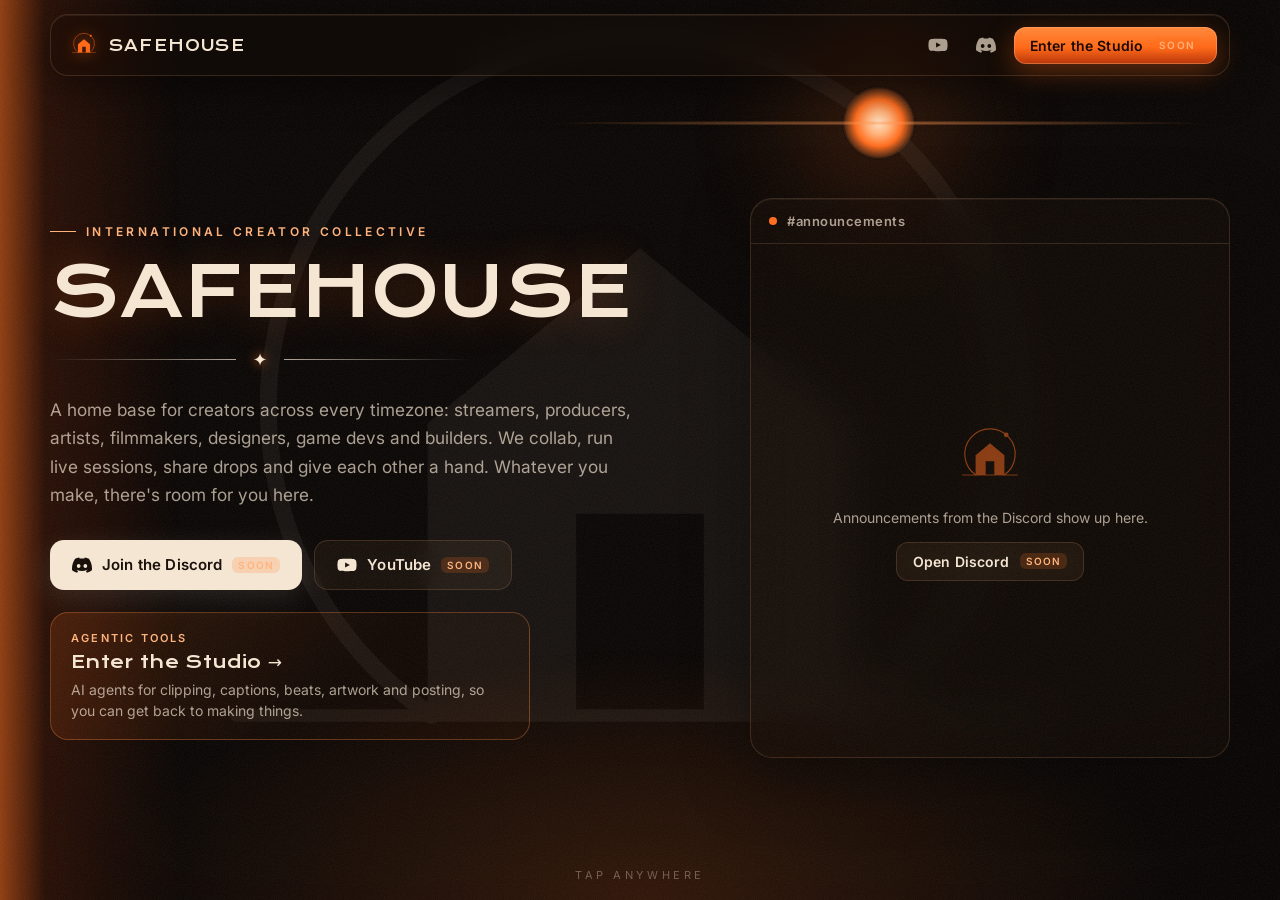
==== web/index.html @ 0b704d64 "Add Safehouse landing page, brand assets and Live Clipper spec - web/: hero-only landing page with g" ====
<!doctype html>
<html lang="en">
<head>
  <meta charset="utf-8">
  <meta name="viewport" content="width=device-width, initial-scale=1, viewport-fit=cover">
  <title>Safehouse — International Creator Collective</title>
  <meta name="description" content="Safehouse is an international creator collective for streamers, musicians, artists, filmmakers and builders. Find your people, ship your work.">
  <meta name="theme-color" content="#070403">
  <meta property="og:title" content="Safehouse">
  <meta property="og:description" content="An international home for creators. Stream, make music, art, film, games and tech together.">
  <meta property="og:image" content="assets/safehouse-logo.png">
  <meta name="twitter:card" content="summary_large_image">
  <link rel="icon" href="assets/favicon.svg" type="image/svg+xml">
  <link rel="preconnect" href="https://fonts.googleapis.com">
  <link rel="preconnect" href="https://fonts.gstatic.com" crossorigin>
  <link href="https://fonts.googleapis.com/css2?family=Krona+One&family=Inter:wght@400;500;600&display=swap" rel="stylesheet">
  <link rel="stylesheet" href="styles.css">
</head>
<body>
  <canvas id="waves" aria-hidden="true"></canvas>
  <div class="grain" aria-hidden="true"></div>
  <div class="edge-glow" aria-hidden="true"></div>

  <header class="glass-header">
    <a class="brand" href="#" aria-label="Safehouse home">
      <svg class="brand-mark" viewBox="0 0 200 200" aria-hidden="true"><use href="#emblem"/></svg>
      <span class="brand-word">SAFEHOUSE</span>
    </a>
    <nav class="header-actions">
      <a class="icon-btn" data-link="youtubeUrl" href="#" aria-label="YouTube">
        <svg viewBox="0 0 24 24" aria-hidden="true"><use href="#ico-youtube"/></svg>
      </a>
      <a class="icon-btn" data-link="discordInvite" href="#" aria-label="Discord">
        <svg viewBox="0 0 24 24" aria-hidden="true"><use href="#ico-discord"/></svg>
      </a>
      <a class="btn btn-glow btn-sm" data-link="studioUrl" data-label="studioLabel" href="#">Enter the Studio</a>
    </nav>
  </header>

  <main class="hero">
    <svg class="watermark" viewBox="0 0 200 200" aria-hidden="true"><use href="#emblem"/></svg>
    <div class="sun" aria-hidden="true"></div>

    <section class="hero-copy">
      <p class="eyebrow">International creator collective</p>
      <h1 class="wordmark">SAFEHOUSE</h1>
      <div class="divider" aria-hidden="true"><span></span><i>✦</i><span></span></div>
      <p class="lede">
        A home base for creators across every timezone: streamers, producers, artists,
        filmmakers, designers, game devs and builders. We collab, run live sessions,
        share drops and give each other a hand. Whatever you make, there's room for you here.
      </p>
      <div class="cta-row">
        <a class="btn btn-discord" data-link="discordInvite" href="#">
          <svg viewBox="0 0 24 24" aria-hidden="true"><use href="#ico-discord"/></svg>
          Join the Discord
        </a>
        <a class="btn btn-ghost" data-link="youtubeUrl" href="#">
          <svg viewBox="0 0 24 24" aria-hidden="true"><use href="#ico-youtube"/></svg>
          YouTube
        </a>
      </div>
      <a class="studio-card" data-link="studioUrl" href="#">
        <span class="studio-tag">Agentic tools</span>
        <span class="studio-title"><span data-label="studioLabel">Enter the Studio</span> <span aria-hidden="true">→</span></span>
        <span class="studio-sub">AI agents for clipping, captions, beats, artwork and posting, so you can get back to making things.</span>
      </a>
    </section>

    <aside class="announcements glass" aria-label="Discord announcements">
      <div class="ann-head">
        <span class="live-dot" aria-hidden="true"></span>
        <span>#announcements</span>
      </div>
      <div class="ann-body" id="ann-body">
        <div class="ann-empty">
          <svg viewBox="0 0 200 200" aria-hidden="true"><use href="#emblem"/></svg>
          <p>Announcements from the Discord show up here.</p>
          <a class="btn btn-ghost btn-sm" data-link="discordInvite" href="#">Open Discord</a>
        </div>
      </div>
    </aside>
  </main>

  <p class="tap-hint" aria-hidden="true">tap anywhere</p>

  <svg width="0" height="0" style="position:absolute" aria-hidden="true">
    <symbol id="emblem" viewBox="0 0 200 200">
      <path d="M60.8 150 A70 70 0 1 1 139.2 150" fill="none" stroke="currentColor" stroke-width="3.2" stroke-linecap="round"/>
      <path fill="currentColor" fill-rule="evenodd" d="M60 150V95l40-33 40 33v55zM88 112v38h24v-38z"/>
      <path d="M24 150h152" stroke="currentColor" stroke-width="2.4" stroke-linecap="round"/>
      <circle cx="145" cy="38.4" r="6.5" fill="currentColor"/>
    </symbol>
    <symbol id="ico-discord" viewBox="0 0 24 24"><path fill="currentColor" d="M20.3 4.4A19.8 19.8 0 0 0 15.4 3l-.6 1.3a18.4 18.4 0 0 0-5.6 0L8.6 3a19.7 19.7 0 0 0-4.9 1.5C.6 9.1-.3 13.7.1 18.2a19.9 19.9 0 0 0 6 3l1.3-2.1a13 13 0 0 1-2-1l.5-.4a14.2 14.2 0 0 0 12.2 0l.5.4c-.6.4-1.3.7-2 1l1.3 2.1a19.8 19.8 0 0 0 6-3c.5-5.2-.9-9.8-3.6-13.8zM8 15.5c-1.2 0-2.2-1.1-2.2-2.4s1-2.4 2.2-2.4 2.2 1.1 2.2 2.4-1 2.4-2.2 2.4zm8 0c-1.2 0-2.2-1.1-2.2-2.4s1-2.4 2.2-2.4 2.2 1.1 2.2 2.4-1 2.4-2.2 2.4z"/></symbol>
    <symbol id="ico-youtube" viewBox="0 0 24 24"><path fill="currentColor" d="M23 7.2a3 3 0 0 0-2.1-2.1C19 4.6 12 4.6 12 4.6s-7 0-8.9.5A3 3 0 0 0 1 7.2 31 31 0 0 0 .5 12a31 31 0 0 0 .5 4.8 3 3 0 0 0 2.1 2.1c1.9.5 8.9.5 8.9.5s7 0 8.9-.5a3 3 0 0 0 2.1-2.1 31 31 0 0 0 .5-4.8 31 31 0 0 0-.5-4.8zM9.7 15.1V8.9l5.8 3.1z"/></symbol>
  </svg>

  <script src="config.js"></script>
  <script src="main.js"></script>
</body>
</html>
---- web/styles.css ----
:root {
  --bg: #070403;
  --ink: #f5e6d3;
  --ink-dim: rgba(245, 230, 211, 0.68);
  --ember: #ff6a1a;
  --ember-hot: #ffb27a;
  --ember-deep: #b8360a;
  --glass: rgba(20, 12, 8, 0.42);
  --glass-line: rgba(255, 178, 122, 0.16);
  --display: "Krona One", "Arial Black", system-ui, sans-serif;
  --body: "Inter", system-ui, -apple-system, "Segoe UI", sans-serif;
  --mark: min(118vh, 120vw);
}

* { box-sizing: border-box; margin: 0; }

html, body { height: 100%; }

body {
  background: var(--bg);
  color: var(--ink);
  font-family: var(--body);
  overflow-x: hidden;
  -webkit-font-smoothing: antialiased;
  -webkit-tap-highlight-color: transparent;
}

a { color: inherit; text-decoration: none; }

/* ---------- atmosphere ---------- */

#waves {
  position: fixed;
  inset: 0;
  width: 100%;
  height: 100%;
  z-index: 3;
  pointer-events: none;
  mix-blend-mode: screen;
}

.grain {
  position: fixed;
  inset: -50%;
  z-index: 4;
  pointer-events: none;
  opacity: 0.08;
  background-image: url("data:image/svg+xml;utf8,<svg xmlns='http://www.w3.org/2000/svg' width='160' height='160'><filter id='n'><feTurbulence type='fractalNoise' baseFrequency='.9' numOctaves='2' stitchTiles='stitch'/><feColorMatrix values='0 0 0 0 1  0 0 0 0 .85  0 0 0 0 .7  0 0 0 .9 0'/></filter><rect width='100%' height='100%' filter='url(%23n)'/></svg>");
  animation: grain 1.2s steps(6) infinite;
}

@keyframes grain {
  0% { transform: translate(0, 0); }
  20% { transform: translate(-3%, 2%); }
  40% { transform: translate(2%, -4%); }
  60% { transform: translate(-4%, -1%); }
  80% { transform: translate(3%, 3%); }
  100% { transform: translate(0, 0); }
}

.edge-glow {
  position: fixed;
  inset: 0;
  z-index: 0;
  pointer-events: none;
  background:
    linear-gradient(90deg, rgba(255, 106, 26, 0.55) 0, rgba(184, 54, 10, 0.18) 3.5%, transparent 14%),
    radial-gradient(60% 40% at 50% 100%, rgba(255, 106, 26, 0.16), transparent 70%),
    radial-gradient(120% 90% at 50% 40%, transparent 55%, rgba(0, 0, 0, 0.7));
}

/* ---------- glass header ---------- */

.glass-header {
  position: fixed;
  top: max(14px, env(safe-area-inset-top));
  left: 50%;
  transform: translateX(-50%);
  z-index: 10;
  width: min(1180px, calc(100% - 28px));
  display: flex;
  align-items: center;
  justify-content: space-between;
  gap: 12px;
  padding: 10px 12px 10px 18px;
  border-radius: 18px;
  background: var(--glass);
  border: 1px solid var(--glass-line);
  box-shadow: 0 10px 40px rgba(0, 0, 0, 0.45), inset 0 1px 0 rgba(255, 230, 210, 0.07);
  backdrop-filter: blur(18px) saturate(140%);
  -webkit-backdrop-filter: blur(18px) saturate(140%);
}

.brand { display: flex; align-items: center; gap: 10px; }
.brand-mark { width: 30px; height: 30px; color: var(--ember); filter: drop-shadow(0 0 8px rgba(255, 106, 26, 0.6)); }
.brand-word { font-family: var(--display); font-size: 15px; letter-spacing: 0.08em; }

.header-actions { display: flex; align-items: center; gap: 8px; }

.icon-btn {
  display: grid;
  place-items: center;
  width: 40px;
  height: 40px;
  border-radius: 12px;
  color: var(--ink-dim);
  border: 1px solid transparent;
  transition: color .2s, background .2s, border-color .2s;
}
.icon-btn svg { width: 20px; height: 20px; }
.icon-btn:hover { color: var(--ink); background: rgba(255, 178, 122, 0.08); border-color: var(--glass-line); }

/* ---------- buttons ---------- */

.btn {
  display: inline-flex;
  align-items: center;
  gap: 10px;
  padding: 14px 22px;
  border-radius: 14px;
  font-weight: 600;
  font-size: 15px;
  letter-spacing: 0.01em;
  transition: transform .2s, box-shadow .2s, background .2s, border-color .2s;
  white-space: nowrap;
}
.btn svg { width: 20px; height: 20px; }
.btn:active { transform: scale(0.97); }
.btn-sm { padding: 10px 16px; font-size: 14px; border-radius: 12px; }

.btn-glow {
  background: linear-gradient(180deg, #ff8a3d, var(--ember) 55%, var(--ember-deep));
  color: #1a0a03;
  box-shadow: 0 0 0 1px rgba(255, 178, 122, 0.4) inset, 0 8px 28px rgba(255, 106, 26, 0.35);
}
.btn-glow:hover { box-shadow: 0 0 0 1px rgba(255, 210, 170, 0.6) inset, 0 10px 40px rgba(255, 106, 26, 0.55); }

.btn-discord {
  background: var(--ink);
  color: #120904;
  box-shadow: 0 8px 30px rgba(245, 230, 211, 0.12);
}
.btn-discord:hover { box-shadow: 0 10px 40px rgba(255, 178, 122, 0.3); }

.btn-ghost {
  background: rgba(255, 178, 122, 0.06);
  border: 1px solid var(--glass-line);
  color: var(--ink);
  backdrop-filter: blur(10px);
  -webkit-backdrop-filter: blur(10px);
}
.btn-ghost:hover { border-color: rgba(255, 178, 122, 0.4); background: rgba(255, 178, 122, 0.1); }

[data-pending="true"] { cursor: default; }
[data-pending="true"]::after {
  content: "soon";
  font-size: 10px;
  font-weight: 600;
  letter-spacing: .12em;
  text-transform: uppercase;
  padding: 2px 6px;
  border-radius: 6px;
  background: rgba(255, 106, 26, 0.18);
  color: var(--ember-hot);
}
.icon-btn[data-pending="true"]::after, .studio-card[data-pending="true"]::after { display: none; }

/* ---------- hero ---------- */

.hero {
  position: relative;
  z-index: 2;
  min-height: 100svh;
  display: grid;
  grid-template-columns: minmax(0, 1.15fr) minmax(0, 0.85fr);
  align-items: center;
  gap: clamp(24px, 4vw, 64px);
  width: min(1180px, calc(100% - 32px));
  margin: 0 auto;
  padding: 120px 0 64px;
}

.watermark {
  position: fixed;
  z-index: -1;
  left: 50%;
  top: 50%;
  width: var(--mark);
  height: var(--mark);
  transform: translate(-50%, -50%);
  color: var(--ink);
  opacity: 0.055;
  pointer-events: none;
}

.sun {
  position: fixed;
  z-index: -1;
  left: calc(50% + var(--mark) * 0.225);
  top: calc(50% - var(--mark) * 0.308);
  width: calc(var(--mark) * 0.07);
  aspect-ratio: 1;
  transform: translate(-50%, -50%);
  border-radius: 50%;
  background: radial-gradient(circle, #ffe2c4 0, var(--ember-hot) 22%, var(--ember) 45%, rgba(255, 106, 26, 0) 72%);
  box-shadow: 0 0 120px 40px rgba(255, 106, 26, 0.22);
  pointer-events: none;
  animation: pulse 6s ease-in-out infinite;
}
.sun::before {
  content: "";
  position: absolute;
  left: 50%;
  top: 50%;
  width: 900%;
  height: 6%;
  transform: translate(-50%, -50%);
  background: radial-gradient(closest-side, rgba(255, 150, 80, 0.55), transparent);
}

@keyframes pulse {
  0%, 100% { opacity: .85; transform: translate(-50%, -50%) scale(1); }
  50% { opacity: 1; transform: translate(-50%, -50%) scale(1.08); }
}

.hero-copy { max-width: 620px; }

.eyebrow {
  display: inline-flex;
  align-items: center;
  gap: 10px;
  font-size: 12px;
  font-weight: 600;
  letter-spacing: .28em;
  text-transform: uppercase;
  color: var(--ember-hot);
}
.eyebrow::before { content: ""; width: 26px; height: 1px; background: currentColor; }

.wordmark {
  margin-top: 18px;
  font-family: var(--display);
  font-weight: 400;
  font-size: clamp(36px, 5.4vw, 76px);
  line-height: 1;
  letter-spacing: 0.02em;
  color: var(--ink);
  text-shadow: 0 0 40px rgba(255, 106, 26, 0.25);
}

.divider {
  display: flex;
  align-items: center;
  gap: 16px;
  margin: 22px 0 26px;
  width: min(420px, 90%);
  color: var(--ink);
}
.divider span { flex: 1; height: 1px; background: linear-gradient(90deg, transparent, rgba(245, 230, 211, 0.7)); }
.divider span:last-child { background: linear-gradient(90deg, rgba(245, 230, 211, 0.7), transparent); }
.divider i { font-style: normal; font-size: 18px; text-shadow: 0 0 12px var(--ember); }

.lede {
  font-size: clamp(16px, 1.35vw, 18px);
  line-height: 1.65;
  color: var(--ink-dim);
  max-width: 54ch;
}

.cta-row { display: flex; flex-wrap: wrap; gap: 12px; margin-top: 30px; }

.studio-card {
  position: relative;
  display: grid;
  gap: 6px;
  margin-top: 22px;
  padding: 18px 20px;
  max-width: 480px;
  border-radius: 18px;
  background: linear-gradient(135deg, rgba(255, 106, 26, 0.16), rgba(255, 106, 26, 0.03) 60%);
  border: 1px solid rgba(255, 140, 70, 0.3);
  overflow: hidden;
  transition: border-color .25s, transform .25s, box-shadow .25s;
}
.studio-card::before {
  content: "";
  position: absolute;
  inset: 0;
  background: linear-gradient(105deg, transparent 35%, rgba(255, 200, 150, 0.14) 50%, transparent 65%);
  transform: translateX(-100%);
  animation: sheen 5s ease-in-out infinite;
}
.studio-card:hover { border-color: rgba(255, 160, 100, 0.6); transform: translateY(-2px); box-shadow: 0 14px 50px rgba(255, 106, 26, 0.22); }
.studio-tag { font-size: 11px; font-weight: 600; letter-spacing: .2em; text-transform: uppercase; color: var(--ember-hot); }
.studio-title { font-family: var(--display); font-size: 17px; letter-spacing: .02em; }
.studio-sub { font-size: 14px; line-height: 1.5; color: var(--ink-dim); }

@keyframes sheen {
  0%, 60% { transform: translateX(-100%); }
  100% { transform: translateX(100%); }
}

/* ---------- announcements ---------- */

.glass {
  background: var(--glass);
  border: 1px solid var(--glass-line);
  box-shadow: 0 20px 60px rgba(0, 0, 0, 0.5), inset 0 1px 0 rgba(255, 230, 210, 0.06);
  backdrop-filter: blur(20px) saturate(140%);
  -webkit-backdrop-filter: blur(20px) saturate(140%);
}

.announcements {
  display: flex;
  flex-direction: column;
  height: min(560px, 68vh);
  border-radius: 22px;
  overflow: hidden;
}

.ann-head {
  display: flex;
  align-items: center;
  gap: 10px;
  padding: 14px 18px;
  font-size: 13px;
  font-weight: 600;
  letter-spacing: .04em;
  color: var(--ink-dim);
  border-bottom: 1px solid var(--glass-line);
}

.live-dot {
  width: 8px;
  height: 8px;
  border-radius: 50%;
  background: var(--ember);
  box-shadow: 0 0 0 0 rgba(255, 106, 26, 0.6);
  animation: ping 2s infinite;
}
@keyframes ping {
  0% { box-shadow: 0 0 0 0 rgba(255, 106, 26, 0.6); }
  70% { box-shadow: 0 0 0 10px rgba(255, 106, 26, 0); }
  100% { box-shadow: 0 0 0 0 rgba(255, 106, 26, 0); }
}

.ann-body { flex: 1; position: relative; }
.ann-body iframe { position: absolute; inset: 0; width: 100%; height: 100%; border: 0; }

.ann-empty {
  height: 100%;
  display: grid;
  place-content: center;
  justify-items: center;
  gap: 16px;
  padding: 24px;
  text-align: center;
  color: var(--ink-dim);
  font-size: 14px;
}
.ann-empty svg { width: 72px; height: 72px; color: var(--ember); opacity: .5; }

.tap-hint {
  position: fixed;
  z-index: 2;
  bottom: max(18px, env(safe-area-inset-bottom));
  left: 50%;
  transform: translateX(-50%);
  font-size: 11px;
  letter-spacing: .32em;
  text-transform: uppercase;
  color: rgba(245, 230, 211, 0.35);
  pointer-events: none;
  transition: opacity .6s;
}
.tap-hint.gone { opacity: 0; }

/* ---------- responsive ---------- */

@media (max-width: 900px) {
  :root { --mark: 150vw; }
  .hero { grid-template-columns: 1fr; padding-top: 108px; }
  .announcements { height: 440px; }
  .tap-hint { display: none; }
}

@media (max-width: 520px) {
  .glass-header { padding: 8px 8px 8px 14px; }
  .brand-word { display: none; }
  .btn-sm { padding: 9px 13px; font-size: 13px; }
  .cta-row .btn { flex: 1; justify-content: center; }
  .wordmark { font-size: clamp(30px, 9.6vw, 52px); }
}

@media (prefers-reduced-motion: reduce) {
  .grain, .sun, .live-dot, .studio-card::before { animation: none; }
}
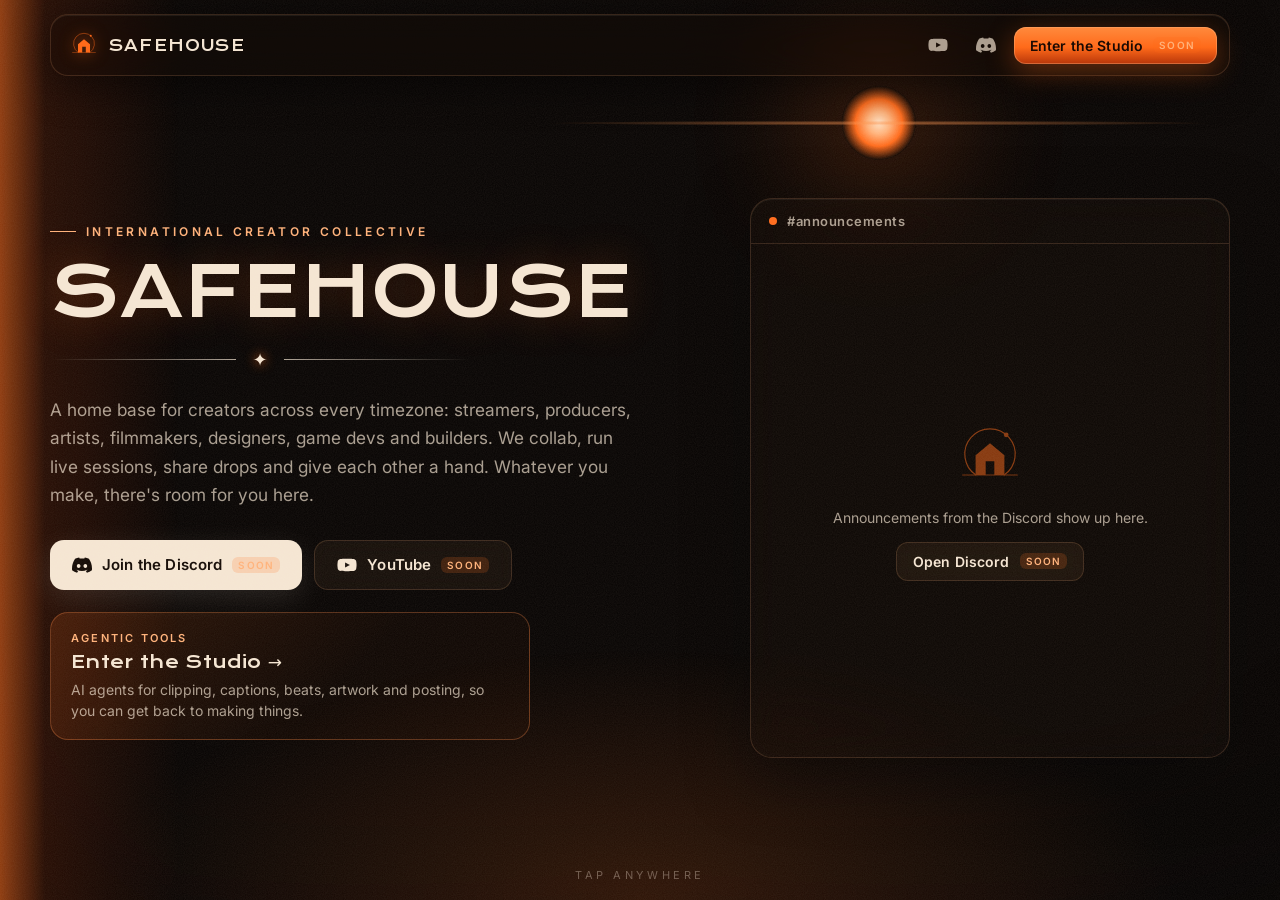
==== commit c9506b61: "Remove emblem watermark from hero background Co-Authored-By: Claude Opus 5.5 <noreply@anthropic.com>" ====
--- a/web/index.html
+++ b/web/index.html
@@ -38,7 +38,6 @@
   </header>
 
   <main class="hero">
-    <svg class="watermark" viewBox="0 0 200 200" aria-hidden="true"><use href="#emblem"/></svg>
     <div class="sun" aria-hidden="true"></div>
 
     <section class="hero-copy">
--- a/web/styles.css
+++ b/web/styles.css
@@ -180,19 +180,6 @@
   padding: 120px 0 64px;
 }
 
-.watermark {
-  position: fixed;
-  z-index: -1;
-  left: 50%;
-  top: 50%;
-  width: var(--mark);
-  height: var(--mark);
-  transform: translate(-50%, -50%);
-  color: var(--ink);
-  opacity: 0.055;
-  pointer-events: none;
-}
-
 .sun {
   position: fixed;
   z-index: -1;
